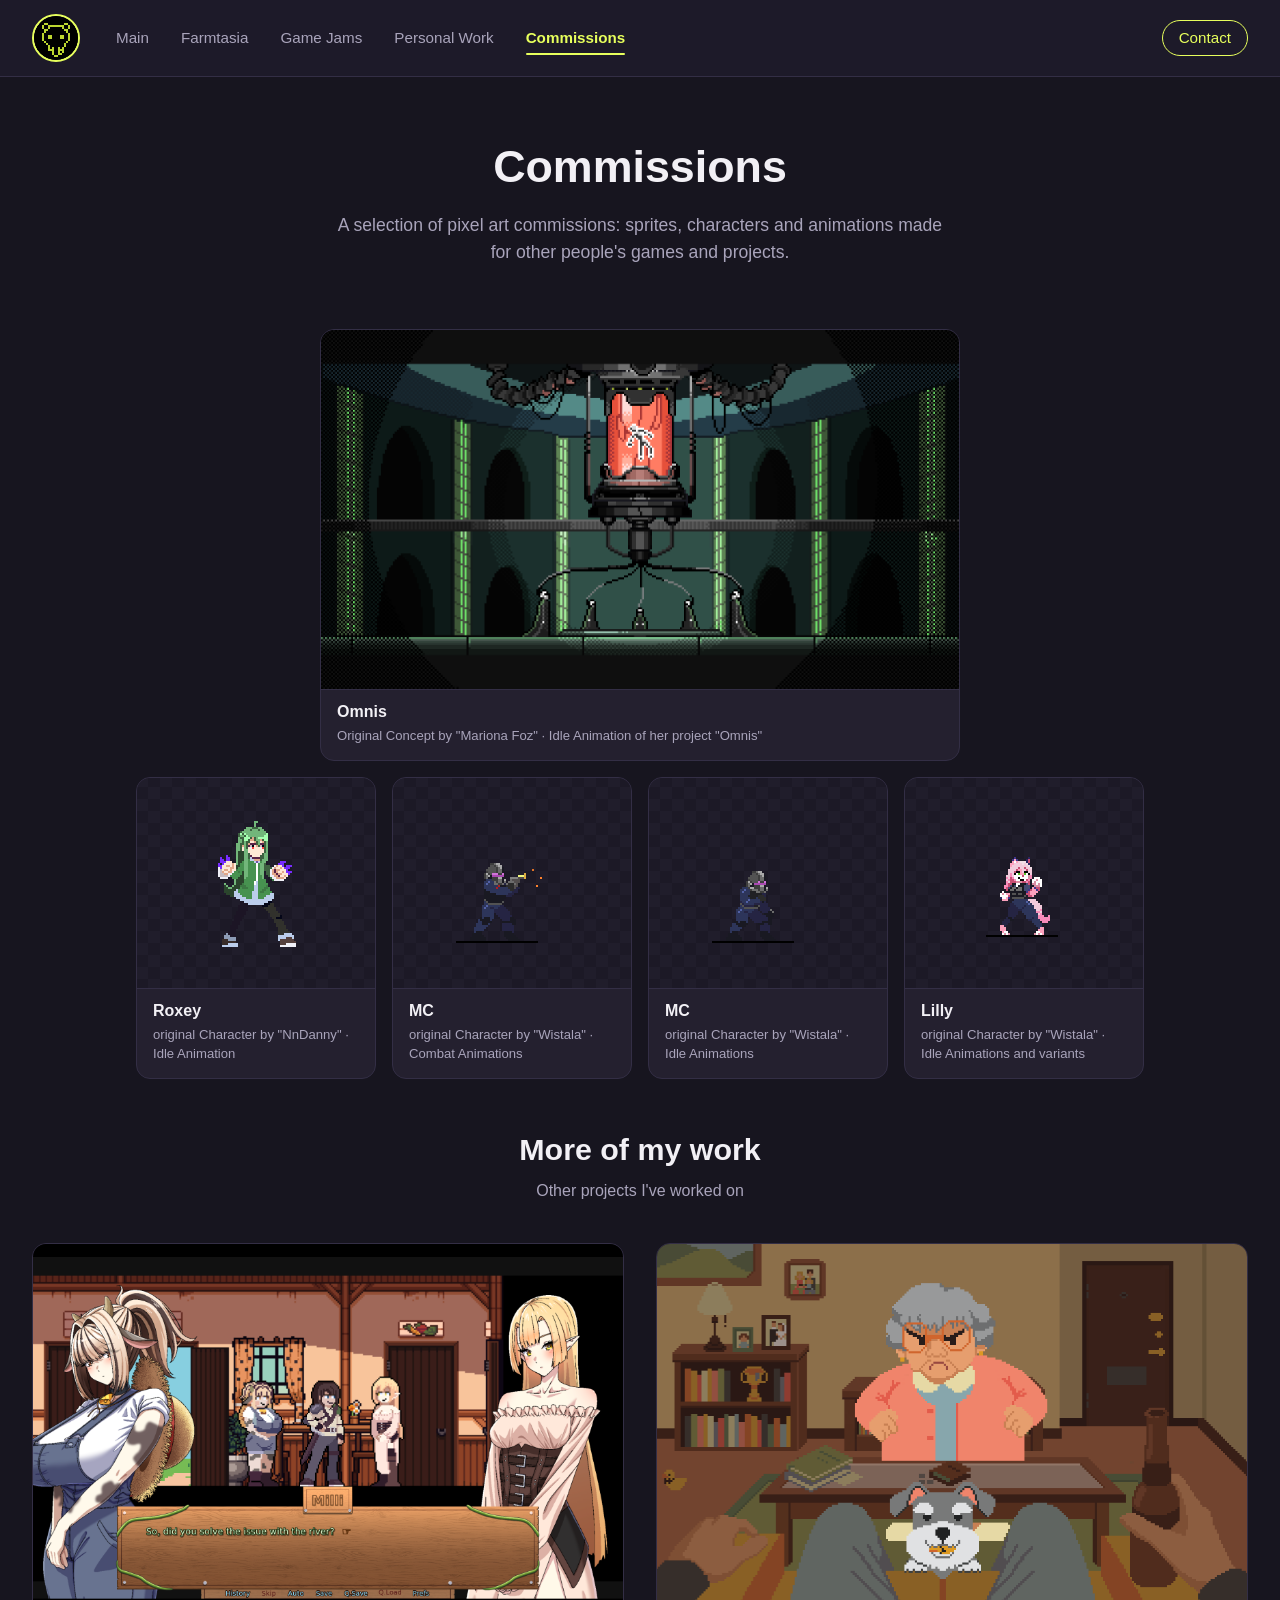
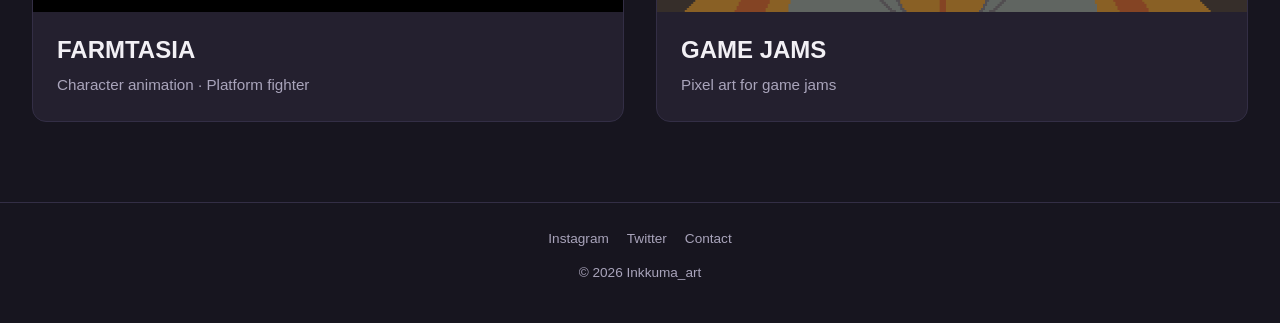
==== Commissions.html @ 48743181 "Portfolio Final_Ver1 DIOS QUE HORROR" ====
<!DOCTYPE html>
<html lang="en">
<head>
  <meta charset="UTF-8" />
  <meta name="viewport" content="width=device-width, initial-scale=1" />
  <title>Commissions - Inkkuma_art</title>
  <meta name="description" content="Pixel art commissions by Inkkuma_art: animated sprites, characters and custom pieces." />
  <link rel="stylesheet" href="css/style.css" />
</head>
<body>

  <header class="site-header">
    <a class="logo" href="index.html">
      <img src="images/LOGO.png" alt="Inkkuma logo" />
    </a>
    <nav class="main-nav">
      <a href="index.html">Main</a>
      <a href="farmtasia.html">Farmtasia</a>
      <a href="Gamejams.html">Game Jams</a>
      <a href="PersonalWork.html">Personal Work</a>
      <a href="Commissions.html" class="active" aria-current="page">Commissions</a>
    </nav>
    <a class="contact-link" href="mailto:aamomartinez22@gmail.com">Contact</a>
  </header>

  <!-- ===================== INTRO ===================== -->
  <section class="commissions-hero">
    <h1>Commissions</h1>
    <p class="lead">A selection of pixel art commissions: sprites, characters and animations made for other people's games and projects.</p>
  </section>


  <!-- Pieza destacada: el GIF de pantalla completa, en grande (640px) pero sin pasarse -->
  <section class="showcase showcase-featured">
    <article class="commission-card">
      <div class="stage"><img src="images/Animación_Pixel-export.gif" alt="Idle animation of Mariona Foz concept" /></div>
      <div class="card-body">
        <h3>Omnis</h3>
        <p class="role">Original Concept by "Mariona Foz" · Idle Animation of her project "Omnis" </p>
      </div>
    </article>
  </section>

  <!-- Una tarjeta por encargo. Para añadir otro, copia un <article> entero. -->
  <section class="showcase">
    <article class="commission-card">
      <div class="stage"><img src="images/Roxey.gif" alt="Animated sprite of Roxey" /></div>
      <div class="card-body">
        <h3>Roxey</h3>
        <p class="role">original Character by "NnDanny" · Idle Animation</p>
      </div>
    </article>

    <article class="commission-card">
      <div class="stage"><img src="images/MC.gif" alt="Animated sprite of MC" /></div>
      <div class="card-body">
        <h3>MC</h3>
        <p class="role">original Character by "Wistala" · Combat Animations</p>
      </div>
    </article>

    <article class="commission-card">
      <div class="stage"><img src="images/MC2.gif" alt="Second animation of MC" /></div>
      <div class="card-body">
        <h3>MC</h3>
        <p class="role">original Character by "Wistala" · Idle Animations</p>
      </div>
    </article>

    <article class="commission-card">
      <div class="stage"><img src="images/Lilly.gif" alt="Animated sprite of Lilly" /></div>
      <div class="card-body">
        <h3>Lilly</h3>
        <p class="role">original Character by "Wistala" · Idle Animations and variants</p>
      </div>
    </article>
  </section>
   
  </section>

  <!-- ===================== MORE WORK ===================== -->
  <div class="section-title">
    <h2>More of my work</h2>
    <p>Other projects I've worked on</p>
  </div>

  <section class="project-grid more-work">
    <a class="project-card" href="farmtasia.html">
      <div class="cover"><img src="images/F_CAP_1.png" alt="Farmtasia" /></div>
      <div class="card-body">
        <h2>FARMTASIA</h2>
        <p class="role">Character animation · Platform fighter</p>
      </div>
    </a>

    <a class="project-card" href="Gamejams.html">
      <div class="cover"><img src="images/TV_G2.gif" alt="Game Jams" /></div>
      <div class="card-body">
        <h2>GAME JAMS</h2>
        <p class="role">Pixel art for game jams</p>
      </div>
    </a>
  </section>

  <footer class="site-footer">
    <div class="socials">
      <a href="https://www.instagram.com/inkkuma_art/" target="_blank" rel="noopener">Instagram</a>
      <a href="https://twitter.com/" target="_blank" rel="noopener">Twitter</a>
      <a href="mailto:aamomartinez22@gmail.com">Contact</a>
    </div>
    <p>&copy; 2026 Inkkuma_art</p>
  </footer>

  <script>
/* Ajusta cada sprite a un zoom ENTERO (x2, x3, x4...) dentro de su recuadro,
   para que los píxeles se vean nítidos y no borrosos. */
(function () {
  var imgs = Array.prototype.slice.call(document.querySelectorAll('.stage img'));

  function fit(img) {
    var stage = img.parentElement;
    var nw = img.naturalWidth;
    var nh = img.naturalHeight;
    if (!nw || !nh) return;
    var cs = getComputedStyle(stage);
    var w = stage.clientWidth - parseFloat(cs.paddingLeft) - parseFloat(cs.paddingRight);
    var h = stage.clientHeight - parseFloat(cs.paddingTop) - parseFloat(cs.paddingBottom);
    var scale = Math.floor(Math.min(w / nw, h / nh));
    if (scale >= 1) {
      img.style.width = nw * scale + 'px';
      img.style.height = nh * scale + 'px';
      img.style.imageRendering = '';       // zoom entero: píxeles nítidos
    } else {
      img.style.width = '';
      img.style.height = '';
      img.style.imageRendering = 'auto';   // se reduce: suavizado, sin bordes dentados
    }
  }

  imgs.forEach(function (img) {
    if (img.complete) fit(img);
    else img.addEventListener('load', function () { fit(img); });
  });

  window.addEventListener('resize', function () { imgs.forEach(fit); });
})();
  </script>
</body>
</html>
---- css/style.css ----
/* ======================================
   Portafolio - style.css
   ====================================== */

:root {
  --bg: #17151f;
  --bg-alt: #1f1c2b;
  --card: #24202f;
  --text: #f2f0f5;
  --text-dim: #a9a4bb;
  --accent: rgb(231, 255, 92);
  --accent-hover: #a2d434;
  --border: #332e45;
  --max-width: 1300px;
  --radius: 14px;
}

* {
  box-sizing: border-box;
}

html {
  scroll-behavior: smooth;
}

body {
  margin: 0;
  background: var(--bg);
  color: var(--text);
  font-family: "Segoe UI", Roboto, Helvetica, Arial, sans-serif;
  line-height: 1.5;
  min-height: 100vh;
  display: flex;
  flex-direction: column;
}

main,
.hero,
.project-grid,
.project-header,
.carousel,
.gallery {
  width: 100%;
}

a {
  color: inherit;
  text-decoration: none;
}

img {
  max-width: 100%;
  display: block;
}

:focus-visible {
  outline: 2px solid var(--accent);
  outline-offset: 3px;
}

/* ---------- Header ---------- */

.site-header {
  display: flex;
  align-items: center;
  gap: 24px;
  flex-wrap: wrap;
  padding: 14px 32px;
  background: rgba(31, 28, 43, 0.92);
  backdrop-filter: blur(8px);
  border-bottom: 1px solid var(--border);
  position: sticky;
  top: 0;
  z-index: 100;
}

.logo img {
  width: 48px;
  height: 48px;
  border-radius: 50%;
  border: 2px solid var(--accent);
  image-rendering: pixelated;
  transition: transform 0.2s ease;
}

.logo:hover img {
  transform: rotate(-6deg) scale(1.08);
}

.main-nav {
  display: flex;
  flex-wrap: wrap;
  gap: 8px;
  flex: 1;
}

.main-nav a {
  position: relative;
  font-size: 0.95rem;
  color: var(--text-dim);
  padding: 6px 12px;
  border-radius: 8px;
  transition: color 0.2s ease, background 0.2s ease;
  white-space: nowrap;
}

.main-nav a:hover {
  color: var(--text);
  background: rgba(255, 255, 255, 0.05);
}

/* Página actual: verde del tema */
.main-nav a.active {
  color: var(--accent);
  font-weight: 600;
}

.main-nav a.active::after {
  content: "";
  position: absolute;
  left: 12px;
  right: 12px;
  bottom: 0;
  height: 2px;
  background: var(--accent);
  border-radius: 2px;
}

.contact-link {
  font-size: 0.95rem;
  color: var(--accent);
  border: 1px solid var(--accent);
  padding: 6px 16px;
  border-radius: 999px;
  transition: background 0.2s ease, color 0.2s ease;
}

.contact-link:hover {
  background: var(--accent);
  color: #17151f;
}

/* ---------- Hero ---------- */

.hero {
  max-width: var(--max-width);
  margin: 0 auto;
  padding: 64px 32px 8px;
  text-align: center;
}

.hero h1 {
  font-size: clamp(1.8rem, 4vw, 2.8rem);
  margin: 0 0 8px;
  letter-spacing: 0.5px;
}

.hero h1 .slash {
  color: var(--accent);
}

.hero p {
  color: var(--text-dim);
  margin: 0;
  font-size: 1.1rem;
}

/* ---------- Grid de proyectos (index) ---------- */

.project-grid {
  max-width: var(--max-width);
  margin: 0 auto;
  padding: 40px 32px 80px;
  display: grid;
  grid-template-columns: repeat(auto-fit, minmax(min(100%, 480px), 1fr));
  gap: 32px;
}

.project-card {
  display: flex;
  flex-direction: column;
  background: var(--card);
  border: 1px solid var(--border);
  border-radius: var(--radius);
  overflow: hidden;
  transition: transform 0.25s ease, border-color 0.25s ease, box-shadow 0.25s ease;
}

.project-card:hover {
  transform: translateY(-6px);
  border-color: var(--accent);
  box-shadow: 0 14px 34px rgba(0, 0, 0, 0.4);
}

.project-card .cover {
  overflow: hidden;
  background: var(--bg-alt);
}

.project-card img {
  width: 100%;
  aspect-ratio: 16 / 10;
  object-fit: cover;
  image-rendering: pixelated;
  transition: transform 0.4s ease;
}

.project-card:hover img {
  transform: scale(1.04);
}

.project-card .card-body {
  padding: 20px 24px 24px;
}

.project-card h2 {
  margin: 0 0 6px;
  font-size: 1.5rem;
  transition: color 0.2s ease;
}

.project-card h2::after {
  content: " →";
  color: var(--accent);
  opacity: 0;
  display: inline-block;
  transform: translateX(-6px);
  transition: opacity 0.2s ease, transform 0.2s ease;
}

.project-card:hover h2 {
  color: var(--accent);
}

.project-card:hover h2::after {
  opacity: 1;
  transform: translateX(0);
}

.project-card .role {
  margin: 0;
  color: var(--text-dim);
  font-size: 0.95rem;
}

/* ---------- Página de proyecto ---------- */

.project-header {
  max-width: var(--max-width);
  margin: 0 auto;
  padding: 44px 32px 10px;
  text-align: center;
}

.project-header h1 {
  margin: 0 0 6px;
  font-size: clamp(1.7rem, 3.5vw, 2.4rem);
}

.project-header .role {
  color: var(--text-dim);
  margin: 0;
}

/* Carrusel */

.carousel {
  max-width: 900px;
  margin: 30px auto;
  padding: 0 32px;
}

.carousel-track-wrap {
  position: relative;
  border-radius: var(--radius);
  overflow: hidden;
  background: var(--card);
  border: 1px solid var(--border);
}

.carousel-track {
  display: flex;
  transition: transform 0.4s ease;
}

.carousel-track img {
  width: 100%;
  flex: 0 0 100%;
  aspect-ratio: 16 / 9;
  object-fit: cover;
  /* Se reducen de 1920x1080 a ~836px: con "pixelated" salen bordes dentados.
     "auto" aplica un reescalado suave y se ven nítidas. */
  image-rendering: auto;
  cursor: zoom-in;
}

.carousel-btn {
  position: absolute;
  top: 50%;
  transform: translateY(-50%);
  z-index: 2;
  background: rgba(0, 0, 0, 0.5);
  color: #fff;
  border: none;
  width: 40px;
  height: 40px;
  border-radius: 50%;
  font-size: 1.1rem;
  cursor: pointer;
  transition: background 0.2s ease, color 0.2s ease;
}

.carousel-btn:hover {
  background: var(--accent);
  color: #17151f;
}

.carousel-btn.prev {
  left: 14px;
}

.carousel-btn.next {
  right: 14px;
}

.carousel-counter {
  text-align: center;
  color: var(--text-dim);
  font-size: 0.85rem;
  margin-top: 10px;
}

/* Enlaces del proyecto (debajo del carrusel) */

.project-links {
  max-width: 900px;
  margin: 0 auto 10px;
  padding: 0 32px;
  display: flex;
  flex-wrap: wrap;
  justify-content: center;
  gap: 14px;
}

.project-link {
  display: inline-flex;
  align-items: center;
  gap: 8px;
  padding: 10px 22px;
  border: 1px solid var(--accent);
  border-radius: 999px;
  color: var(--accent);
  font-weight: 600;
  font-size: 0.95rem;
  transition: background 0.2s ease, color 0.2s ease, transform 0.2s ease;
}

.project-link::after {
  content: "→";
  transition: transform 0.2s ease;
}

.project-link:hover {
  background: var(--accent);
  color: #17151f;
  transform: translateY(-2px);
}

.project-link:hover::after {
  transform: translateX(4px);
}

/* Galería */

.gallery {
  max-width: var(--max-width);
  margin: 0 auto;
  padding: 20px 32px 80px;
  display: grid;
  grid-template-columns: repeat(auto-fill, 200px);
  justify-content: center;
  gap: 28px;
}

.gallery .gallery-item {
  position: relative;
  width: 200px;
  height: 160px;
  display: flex;
  align-items: center;
  justify-content: center;
  background: var(--card);
  border-radius: 10px;
  border: 1px solid var(--border);
  transition: transform 0.25s ease, border-color 0.25s ease;
}

.gallery .gallery-item:hover {
  transform: scale(1.8);
  border-color: var(--accent);
  z-index: 5;
  box-shadow: 0 10px 30px rgba(0, 0, 0, 0.5);
}

.gallery img {
  /* Tamaño real de los gifs: se muestran nítidos */
  width: 128px;
  height: 128px;
  object-fit: contain;
  image-rendering: pixelated;
  image-rendering: -moz-crisp-edges;
  image-rendering: crisp-edges;
}

/* Lightbox (vista ampliada del carrusel) */

.lightbox-overlay {
  display: none;
  position: fixed;
  inset: 0;
  background: rgba(23, 21, 31, 0.94);
  z-index: 1000;
  align-items: center;
  justify-content: center;
  padding: 40px;
}

.lightbox-overlay.active {
  display: flex;
}

.lightbox-overlay img {
  max-width: 92vw;
  max-height: 90vh;
  object-fit: contain;
  image-rendering: auto;
  border-radius: 10px;
  border: 1px solid var(--border);
  box-shadow: 0 10px 40px rgba(0, 0, 0, 0.5);
}

.lightbox-close {
  position: absolute;
  top: 20px;
  right: 30px;
  color: var(--text);
  font-size: 2.4rem;
  line-height: 1;
  background: none;
  border: none;
  cursor: pointer;
  transition: color 0.2s ease;
}

.lightbox-close:hover {
  color: var(--accent);
}

/* ---------- Footer ---------- */

.site-footer {
  margin-top: auto;
  border-top: 1px solid var(--border);
  padding: 26px 32px;
  text-align: center;
  color: var(--text-dim);
  font-size: 0.85rem;
}

.site-footer .socials {
  display: flex;
  justify-content: center;
  gap: 18px;
  margin-bottom: 10px;
  flex-wrap: wrap;
}

.site-footer .socials a {
  color: var(--text-dim);
  transition: color 0.2s ease;
}

.site-footer .socials a:hover {
  color: var(--accent);
}

/* ---------- Responsive ---------- */

@media (max-width: 700px) {
  .site-header {
    padding: 12px 18px;
    gap: 12px;
  }
  .main-nav {
    order: 3;
    flex-basis: 100%;
    gap: 2px;
  }
  .hero {
    padding: 40px 18px 8px;
  }
  .project-grid {
    padding: 28px 18px 60px;
  }
  .carousel,
  .project-header,
  .project-links,
  .gallery {
    padding-left: 18px;
    padding-right: 18px;
  }
  .gallery .gallery-item:hover {
    transform: scale(1.4);
  }
}

@media (prefers-reduced-motion: reduce) {
  * {
    transition: none !important;
    scroll-behavior: auto !important;
  }
}

/* ---------- Personal Work: varios proyectos en una página ---------- */

.sub-nav {
  position: sticky;
  top: var(--header-h, 76px); /* justo debajo del header; lo ajusta el script */
  z-index: 90;
  width: 100%;
  padding: 12px 32px;
  display: flex;
  justify-content: center;
  flex-wrap: wrap;
  gap: 10px;
  background: rgba(23, 21, 31, 0.92);
  backdrop-filter: blur(8px);
  border-bottom: 1px solid var(--border);
}

.sub-nav a {
  padding: 8px 18px;
  border: 1px solid var(--border);
  border-radius: 999px;
  color: var(--text-dim);
  font-size: 0.95rem;
  transition: border-color 0.2s ease, color 0.2s ease;
}

.sub-nav a:hover {
  border-color: var(--accent);
  color: var(--accent);
}

.personal-section {
  width: 100%;
  padding: 56px 0 16px;
  scroll-margin-top: calc(var(--header-h, 76px) + var(--subnav-h, 56px) + 12px); /* los menús fijos no tapan el título */
}

.personal-section + .personal-section {
  border-top: 1px solid var(--border);
  margin-top: 24px;
}

.personal-head {
  max-width: 900px;
  margin: 0 auto;
  padding: 0 32px;
  text-align: center;
}

.personal-head h2 {
  margin: 0 0 6px;
  font-size: clamp(1.5rem, 3vw, 2rem);
}

.personal-head .role {
  color: var(--text-dim);
  margin: 0;
}

.back-top {
  display: block;
  text-align: center;
  color: var(--text-dim);
  font-size: 0.85rem;
  padding: 0 32px 24px;
  transition: color 0.2s ease;
}

.back-top:hover {
  color: var(--accent);
}

@media (max-width: 700px) {
  .sub-nav,
  .personal-head,
  .back-top {
    padding-left: 18px;
    padding-right: 18px;
  }
}

/* ---------- Galería de sprites (Farmtasia) ----------
   Zoom al pasar el ratón: 128px -> 256px (exactamente x2).
   Con un múltiplo entero cada píxel del sprite se convierte en un bloque 2x2
   perfecto; con x1.8 salían píxeles de tamaños desiguales y se veía borroso.
   La imagen cambia de tamaño real (no con transform) para que se dibuje nítida. */

.gallery-sprites .gallery-item {
  position: relative;
  isolation: isolate;
  background: none;
  border: none;
}

.gallery-sprites .gallery-item:hover {
  transform: none;
  box-shadow: none;
}

.gallery-sprites .gallery-item::before {
  content: "";
  position: absolute;
  top: 0;
  right: 0;
  bottom: 0;
  left: 0;
  z-index: -1;
  background: var(--card);
  border: 1px solid var(--border);
  border-radius: 10px;
  transition: top 0.2s ease, right 0.2s ease, bottom 0.2s ease, left 0.2s ease,
              border-color 0.2s ease, box-shadow 0.2s ease;
}

.gallery-sprites img {
  /* El reset global "img { max-width: 100% }" limitaba el zoom a 200px
     (el ancho de la casilla) y rompía el x2 exacto. */
  max-width: none;
  max-height: none;
  transition: width 0.2s ease, height 0.2s ease;
}

@media (hover: hover) {
  .gallery-sprites .gallery-item:hover {
    z-index: 5;
  }

  .gallery-sprites .gallery-item:hover::before {
    top: -64px;
    bottom: -64px;
    left: -36px;
    right: -36px;
    border-color: var(--accent);
    box-shadow: 0 10px 30px rgba(0, 0, 0, 0.5);
  }

  .gallery-sprites .gallery-item:hover img {
    width: 256px;
    height: 256px;
  }
}

/* ---------- Personal Work: navegación fluida y secciones ---------- */

.sub-nav a.active {
  border-color: var(--accent);
  color: var(--accent);
  background: rgba(231, 255, 92, 0.08);
}

.personal-section .carousel {
  margin-top: 28px;
}

.personal-section .gallery {
  padding-top: 28px;
  padding-bottom: 24px;
}

/* Carrusel de merch: no recorta nada (GIFs cuadrados, fotos...) */
.carousel-square {
  max-width: 760px;
}

.carousel-square .carousel-track img {
  object-fit: contain;
}

/* Añade la clase "carousel-pixel" al carrusel si son GIFs pequeños de pixel art
   y se ven borrosos al ampliarse */
.carousel-pixel .carousel-track img {
  image-rendering: pixelated;
}

@media (max-width: 700px) {
  .sub-nav {
    padding: 10px 18px;
    flex-wrap: nowrap;
    overflow-x: auto;
    justify-content: center;
    justify-content: safe center;
    scrollbar-width: none;
  }
  .sub-nav::-webkit-scrollbar {
    display: none;
  }
  .sub-nav a {
    flex: 0 0 auto;
    white-space: nowrap;
  }
}

/* ---------- Commissions ---------- */

.commissions-hero {
  width: 100%;
  max-width: 760px;
  margin: 0 auto;
  padding: 56px 32px 8px;
  text-align: center;
}

.commissions-hero h1 {
  margin: 0 0 12px;
  font-size: clamp(1.9rem, 4vw, 2.8rem);
}

.commissions-hero .lead {
  margin: 0 auto 28px;
  max-width: 620px;
  color: var(--text-dim);
  font-size: 1.1rem;
}

.status-pill {
  display: inline-flex;
  align-items: center;
  gap: 8px;
  margin: 0 0 16px;
  padding: 4px 14px;
  border: 1px solid var(--border);
  border-radius: 999px;
  font-size: 0.85rem;
  color: var(--text-dim);
}

.status-pill::before {
  content: "";
  width: 8px;
  height: 8px;
  border-radius: 50%;
  background: var(--accent);
}

.status-pill.closed::before {
  background: #e0566b;
}

.section-title {
  width: 100%;
  max-width: var(--max-width);
  margin: 0 auto;
  padding: 48px 32px 0;
  text-align: center;
}

.section-title h2 {
  margin: 0 0 6px;
  font-size: clamp(1.4rem, 3vw, 1.9rem);
}

.section-title p {
  margin: 0;
  color: var(--text-dim);
}

/* Trabajos: pocas piezas, pero grandes y bien presentadas */

.showcase {
  width: 100%;
  max-width: 1100px;
  margin: 0 auto;
  padding: 28px 32px 0;
  display: flex;
  flex-wrap: wrap;
  justify-content: center; /* si sobra una pieza, queda centrada */
  gap: 16px;
}

.commission-card {
  flex: 0 1 240px; /* 4 por fila en escritorio */
  min-width: 0;
  background: var(--card);
  border: 1px solid var(--border);
  border-radius: var(--radius);
  overflow: hidden;
  transition: transform 0.25s ease, border-color 0.25s ease, box-shadow 0.25s ease;
}

.commission-card:hover {
  transform: translateY(-4px);
  border-color: var(--accent);
  box-shadow: 0 14px 34px rgba(0, 0, 0, 0.4);
}

.commission-card .stage {
  height: 210px;
  padding: 12px;
  display: flex;
  align-items: center;
  justify-content: center;
  background: repeating-conic-gradient(#201d2b 0% 25%, #1c1926 0% 50%) 50% / 24px 24px;
}

.commission-card .stage img {
  max-width: 100%;
  max-height: 100%;
  image-rendering: pixelated; /* el script ajusta un zoom entero: píxeles nítidos */
}

.commission-card .card-body {
  padding: 10px 16px 14px;
  border-top: 1px solid var(--border);
}

.commission-card h3 {
  margin: 0 0 2px;
  font-size: 1rem;
}

.commission-card .role {
  margin: 0;
  color: var(--text-dim);
  font-size: 0.82rem;
}

/* Qué hago */

.services {
  width: 100%;
  max-width: 1100px;
  margin: 0 auto;
  padding: 28px 32px 0;
  display: grid;
  grid-template-columns: repeat(auto-fit, minmax(min(100%, 300px), 1fr));
  gap: 20px;
}

.service {
  background: var(--card);
  border: 1px solid var(--border);
  border-radius: var(--radius);
  padding: 24px;
}

.service h3 {
  margin: 0 0 8px;
  font-size: 1.1rem;
  color: var(--accent);
}

.service p {
  margin: 0;
  color: var(--text-dim);
  font-size: 0.95rem;
}

/* Cómo funciona */

.steps {
  list-style: none;
  counter-reset: step;
  width: 100%;
  max-width: 1100px;
  margin: 0 auto;
  padding: 28px 32px 0;
  display: grid;
  grid-template-columns: repeat(auto-fit, minmax(min(100%, 230px), 1fr));
  gap: 20px;
}

.steps li {
  counter-increment: step;
  background: var(--card);
  border: 1px solid var(--border);
  border-radius: var(--radius);
  padding: 22px 22px 24px;
}

.steps li::before {
  content: counter(step, decimal-leading-zero);
  display: block;
  margin-bottom: 6px;
  color: var(--accent);
  font-family: Consolas, "Courier New", monospace;
  font-size: 1.5rem;
  font-weight: 700;
}

.steps h3 {
  margin: 0 0 6px;
  font-size: 1.05rem;
}

.steps p {
  margin: 0;
  color: var(--text-dim);
  font-size: 0.93rem;
}

/* Llamada a la acción */

.cta-block {
  width: calc(100% - 64px);
  max-width: 760px;
  margin: 72px auto 0;
  padding: 40px 32px;
  text-align: center;
  background: var(--card);
  border: 1px solid var(--border);
  border-radius: var(--radius);
}

.cta-block h2 {
  margin: 0 0 8px;
  font-size: clamp(1.4rem, 3vw, 1.8rem);
}

.cta-block p {
  margin: 0 0 22px;
  color: var(--text-dim);
}

.cta-block .alt {
  margin: 18px 0 0;
  font-size: 0.9rem;
}

.cta-block .alt a {
  color: var(--accent);
}

.more-work .project-card img {
  image-rendering: auto; /* capturas grandes: reescalado suave */
}

@media (max-width: 700px) {
  .commissions-hero,
  .section-title,
  .showcase,
  .services,
  .steps {
    padding-left: 18px;
    padding-right: 18px;
  }
  .cta-block {
    width: calc(100% - 36px);
    padding: 32px 20px;
  }
  .showcase {
    gap: 12px;
  }
  .commission-card {
    flex-basis: calc(50% - 6px); /* 2 por fila en móvil */
  }
  .commission-card .stage {
    height: 180px;
    padding: 8px;
  }
  .section-title {
    padding-top: 36px;
  }
}

/* ---------- Olive: sprites grandes y vídeo ---------- */

.gallery-big {
  display: flex;            /* una sola fila en escritorio */
  flex-wrap: wrap;
  justify-content: center;
  gap: 20px;
}

.gallery-big .gallery-item {
  flex: 0 0 auto;
  width: 280px;
  height: 280px;
}

/* En pantallas más estrechas, 2 por fila (así no queda una suelta) */
@media (max-width: 1243px) {
  .gallery-big {
    max-width: 644px;
  }
}

.gallery-big img {
  width: 256px;   /* x2 exacto de un sprite de 128px: píxeles nítidos */
  height: 256px;
  max-width: none;
}

.gallery-big .gallery-item:hover {
  transform: none; /* ya son grandes: solo resalta el borde */
  border-color: var(--accent);
  box-shadow: 0 10px 30px rgba(0, 0, 0, 0.5);
}

.video-block {
  max-width: 900px;
  margin: 8px auto 0;
  padding: 0 32px 24px;
  text-align: center;
}

.video-block h3 {
  margin: 0 0 12px;
  font-size: 1.1rem;
  color: var(--text-dim);
  font-weight: 600;
}

/* Vídeo vertical: se muestra a su proporción real, sin barras negras alrededor */
.video-block video {
  display: block;
  width: auto;
  height: auto;
  max-width: 100%;
  max-height: 75vh;   /* no ocupa más que la pantalla */
  margin: 0 auto;
  border-radius: var(--radius);
}

.video-block iframe {
  display: block;
  width: 100%;
  aspect-ratio: 16 / 9;
  background: #000;
  border: 0;
  border-radius: var(--radius);
}

@media (max-width: 700px) {
  .video-block {
    padding-left: 18px;
    padding-right: 18px;
  }
}

/* ---------- Olive: sprites a la izquierda, vídeo vertical a la derecha ---------- */

.olive-layout {
  max-width: 1100px;
  margin: 0 auto;
  padding: 28px 32px 24px;
  display: flex;
  justify-content: center;
  align-items: flex-start;
  gap: 32px;
}

/* Sprites en 2x2: 2 casillas de 280px + hueco de 20px = 580px */
.olive-layout .gallery-big {
  flex: 0 0 auto;
  width: 580px;
  max-width: none;
  margin: 0;
  padding: 0;
}

/* El vídeo mide lo mismo que los sprites (2 filas = 580px de alto) */
.olive-layout .video-block {
  flex: 0 0 auto;
  max-width: none;
  margin: 0;
  padding: 0;
}

.olive-layout .video-block video {
  height: 580px;
  width: auto;
  max-width: 100%;
  max-height: none;
}

.olive-layout .video-block h3 {
  margin: 10px 0 0;
}

/* Pantallas estrechas: se apilan (sprites arriba, vídeo debajo) */
@media (max-width: 1000px) {
  .olive-layout {
    flex-direction: column;
    align-items: center;
  }
  .olive-layout .gallery-big {
    width: 100%;
    max-width: 580px;
  }
  .olive-layout .video-block video {
    height: auto;
    max-height: 75vh;
  }
}

@media (max-width: 700px) {
  .olive-layout {
    padding-left: 18px;
    padding-right: 18px;
  }
}

/* ---------- Commissions: pieza destacada (GIF de pantalla completa) ---------- */

.showcase-featured .commission-card {
  flex: 0 1 640px; /* grande, pero sin obligar a bajar mucho */
}

.showcase-featured .commission-card .stage {
  height: auto;
  aspect-ratio: 16 / 9;
  padding: 0;
}

.showcase-featured + .showcase {
  padding-top: 16px;
}
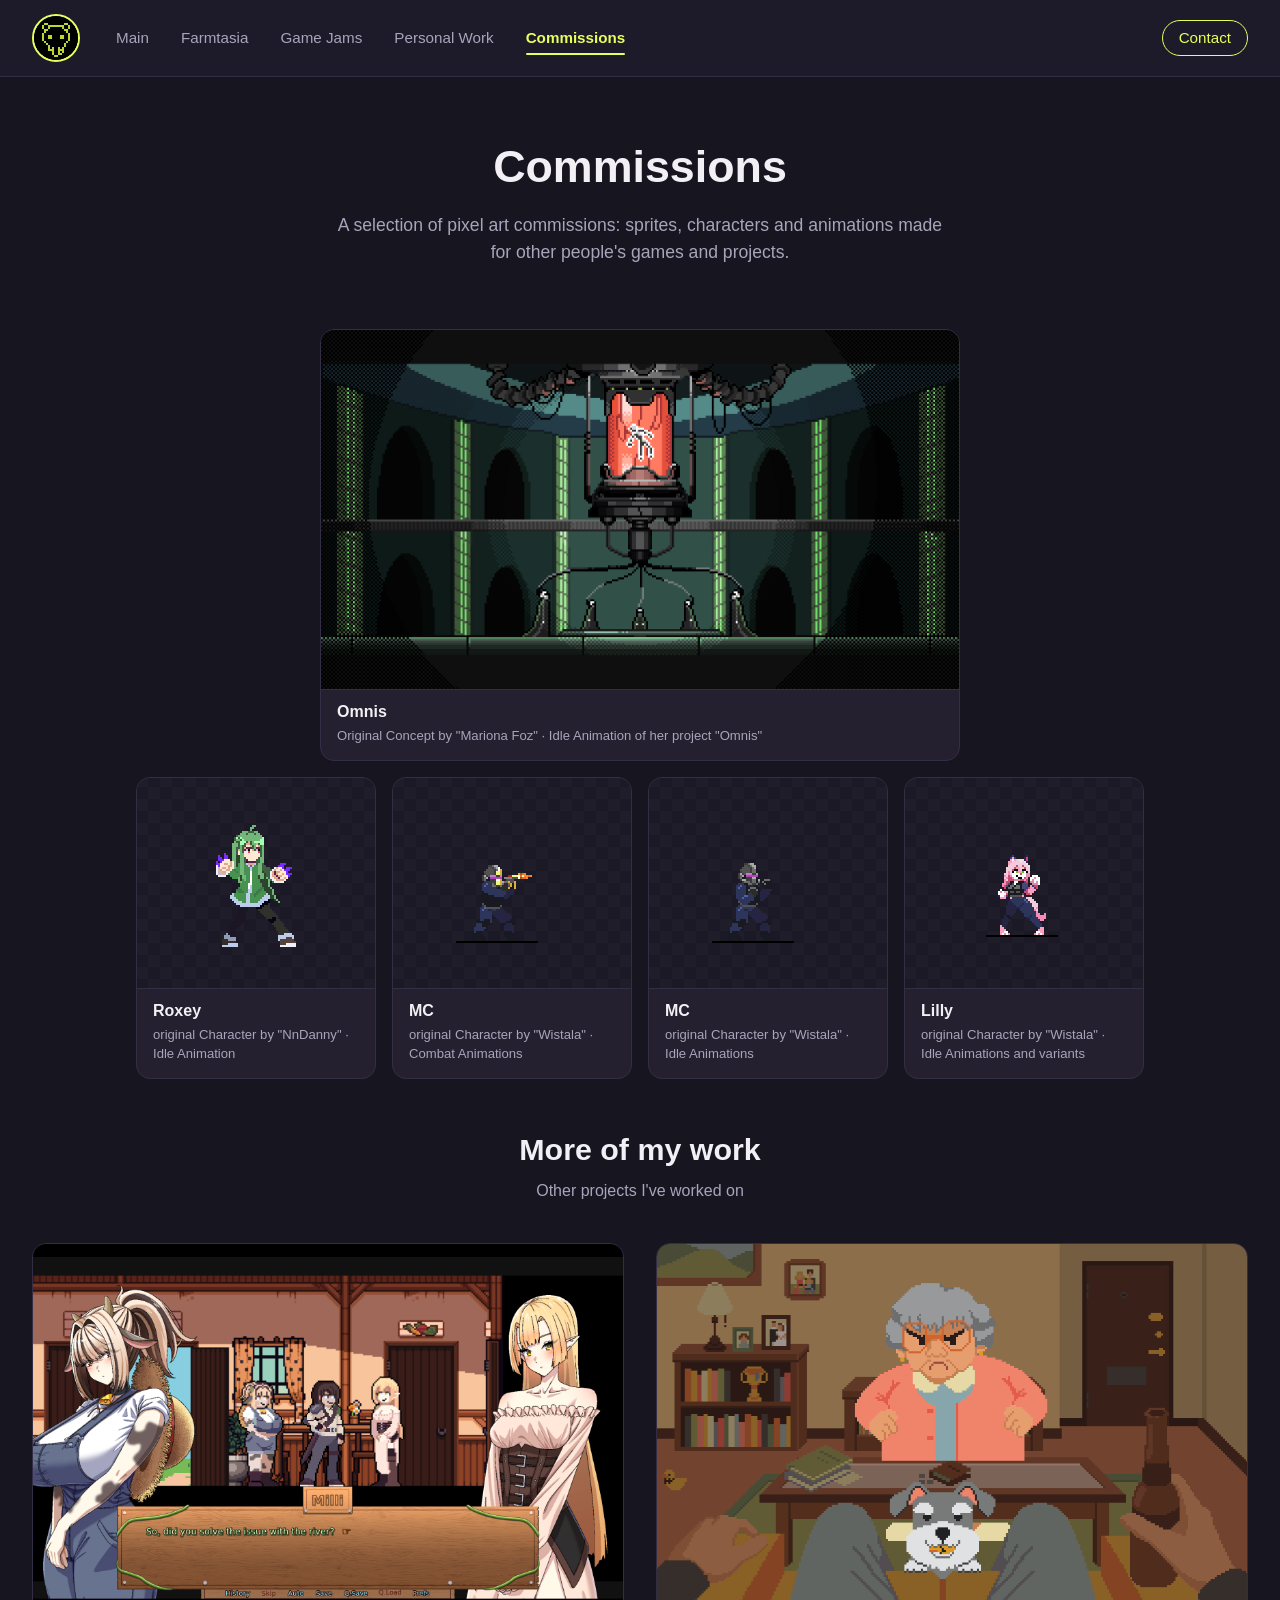
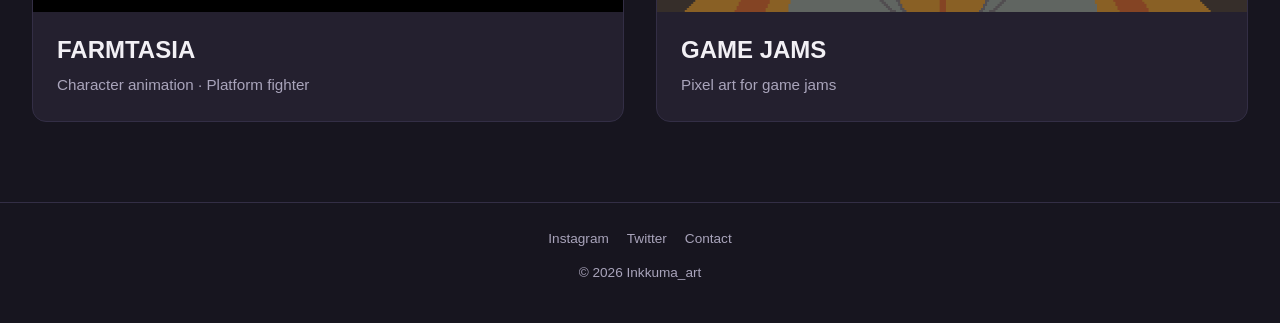
==== commit 350daf97: "Update de inkbits" ====
--- a/Commissions.html
+++ b/Commissions.html
@@ -6,6 +6,7 @@
   <title>Commissions - Inkkuma_art</title>
   <meta name="description" content="Pixel art commissions by Inkkuma_art: animated sprites, characters and custom pieces." />
   <link rel="stylesheet" href="css/style.css" />
+  <link rel="icon" type="image/png" href="images/FAVICON.png" />
 </head>
 <body>
 
@@ -74,8 +75,6 @@
         <p class="role">original Character by "Wistala" · Idle Animations and variants</p>
       </div>
     </article>
-  </section>
-   
   </section>
 
   <!-- ===================== MORE WORK ===================== -->
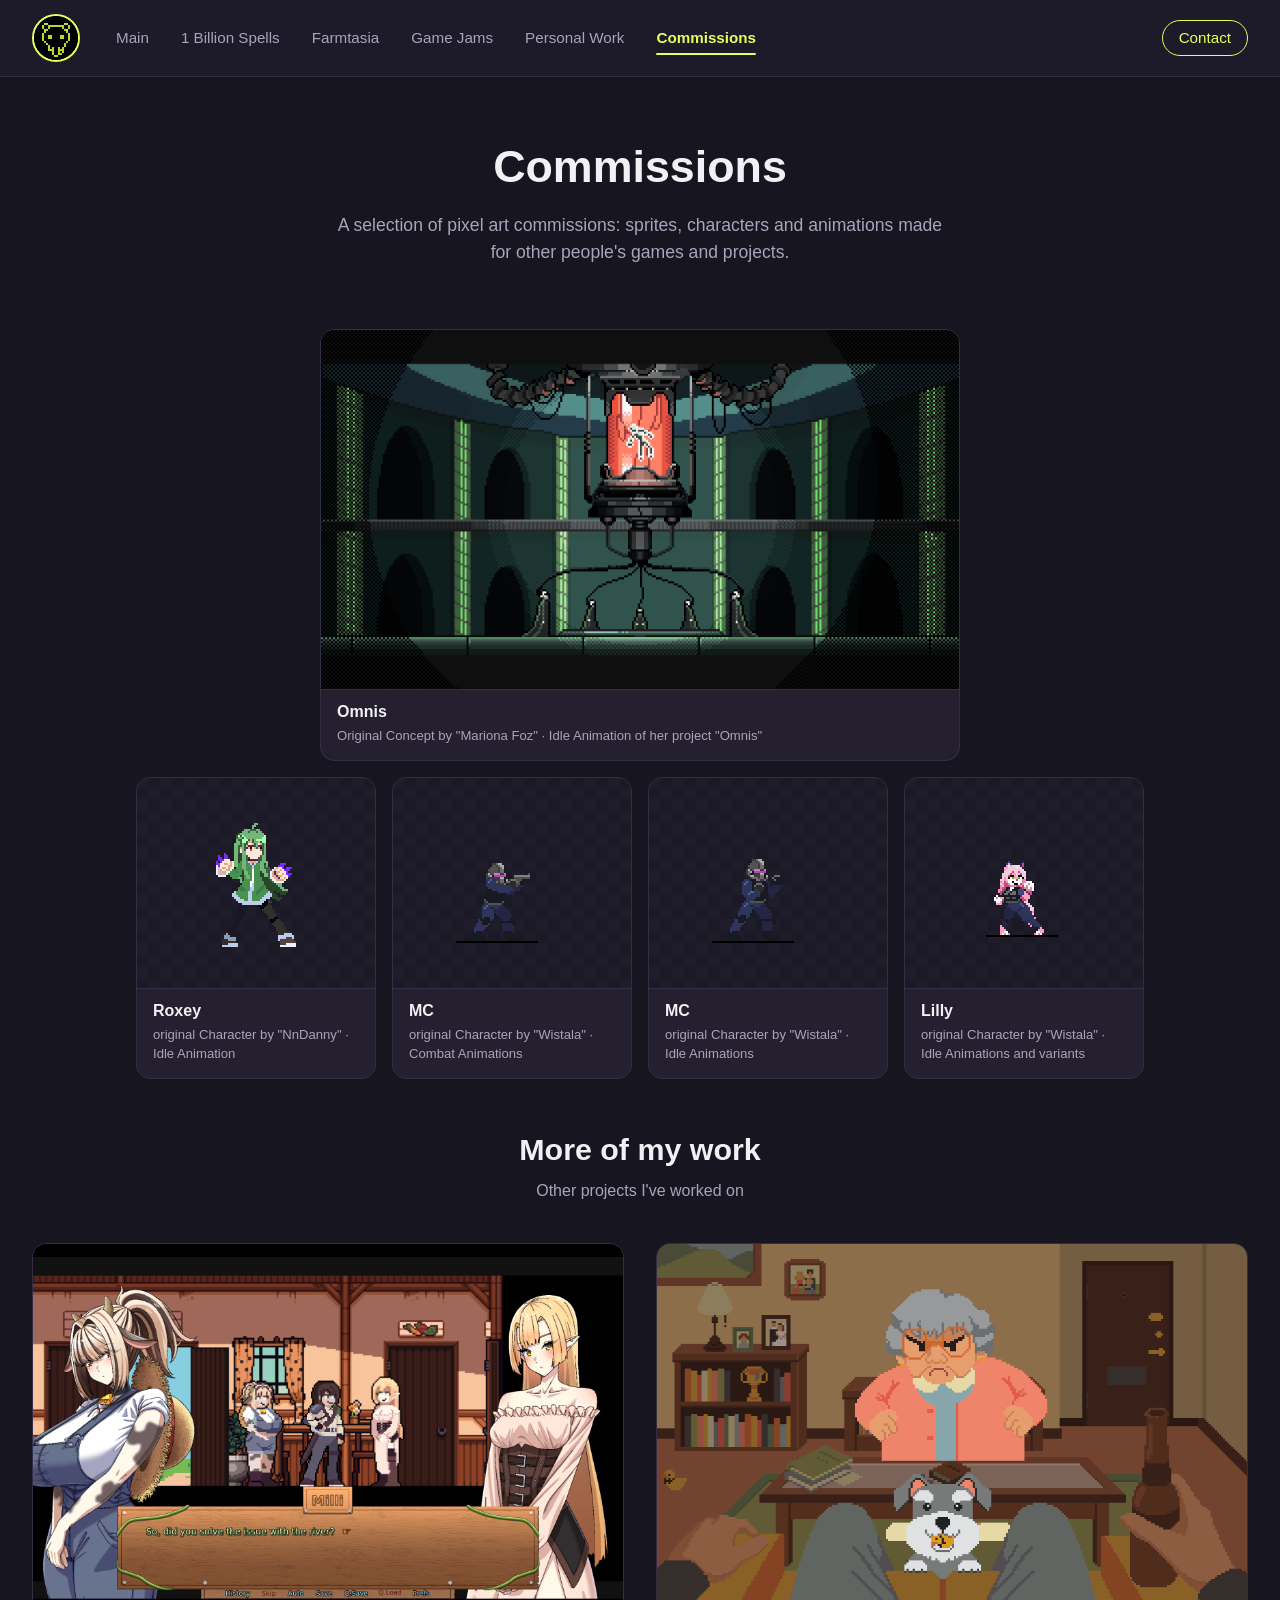
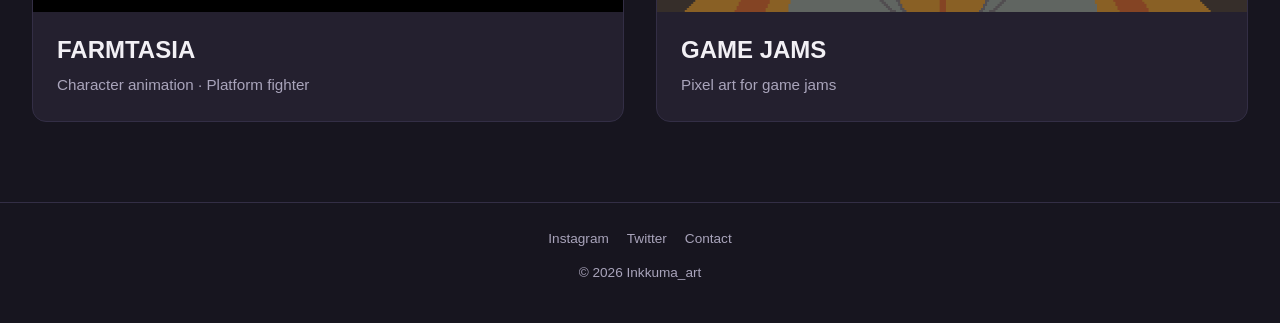
==== commit 15eb6159: "1 Billion spells Bixo 1 billion spells added" ====
--- a/Commissions.html
+++ b/Commissions.html
@@ -16,6 +16,7 @@
     </a>
     <nav class="main-nav">
       <a href="index.html">Main</a>
+      <a href="1Billion.html">1 Billion Spells</a>
       <a href="farmtasia.html">Farmtasia</a>
       <a href="Gamejams.html">Game Jams</a>
       <a href="PersonalWork.html">Personal Work</a>
